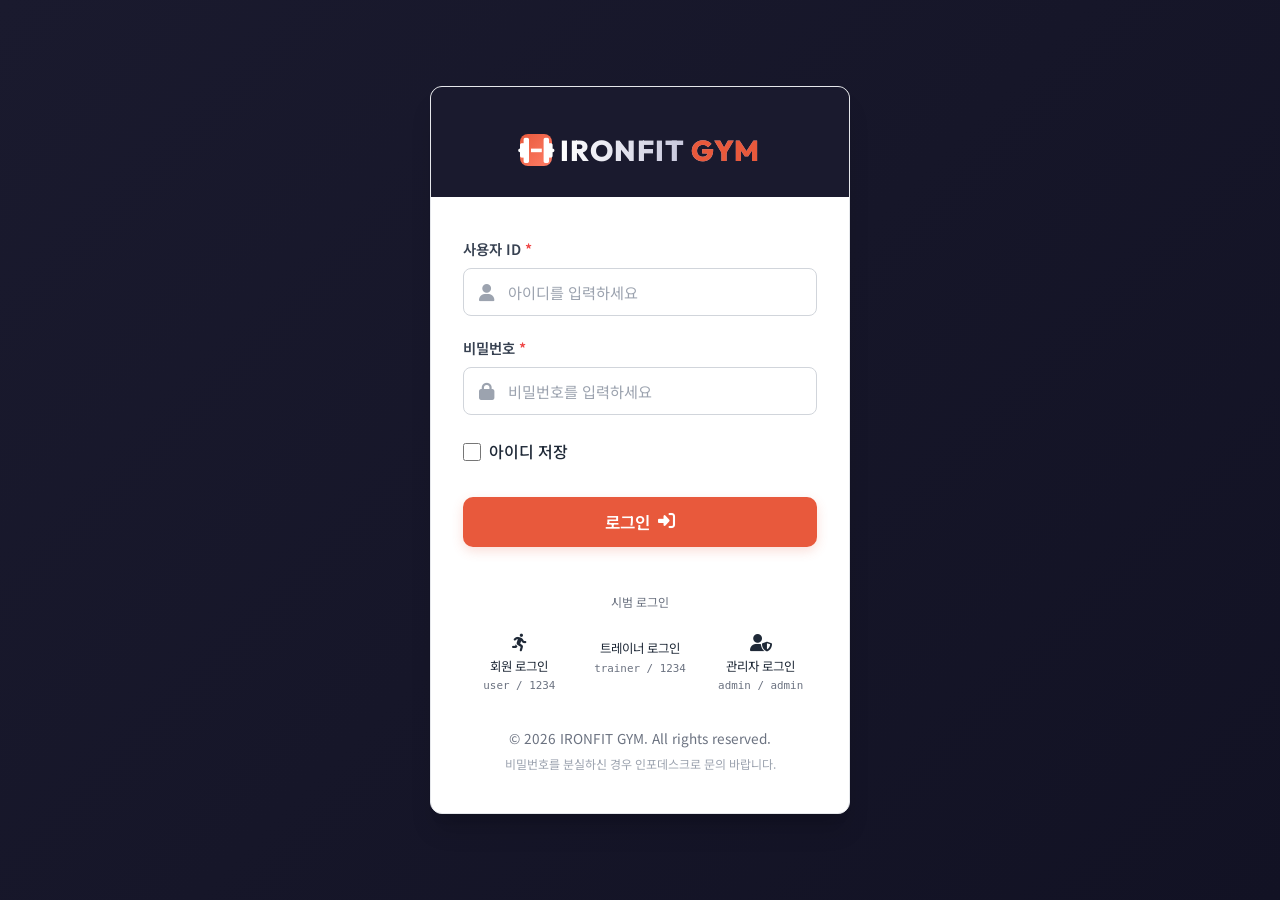
==== admin.html @ 005878aa "사이트 전반적 수정" ====
<!DOCTYPE html>
<html lang="ko">
<head>
  <meta charset="UTF-8">
  <meta name="viewport" content="width=device-width, initial-scale=1.0">
  <title>아이언핏 GYM - 시스템 관리자</title>
  <link rel="stylesheet" href="https://cdnjs.cloudflare.com/ajax/libs/font-awesome/6.4.0/css/all.min.css">
  <link rel="stylesheet" href="css/style.css">
  <style>
    /* ── 관리자 탭 ── */
    .admin-tab-bar {
      display: flex;
      gap: 0.25rem;
      border-bottom: 2px solid var(--border-color);
      margin-bottom: 1.5rem;
    }
    .admin-tab-btn {
      display: inline-flex;
      align-items: center;
      gap: 0.4rem;
      padding: 0.65rem 1.2rem;
      border: none;
      background: none;
      color: var(--color-text-muted);
      font-size: 0.88rem;
      font-weight: 600;
      cursor: pointer;
      border-bottom: 2px solid transparent;
      margin-bottom: -2px;
      transition: all var(--transition-fast);
      white-space: nowrap;
    }
    .admin-tab-btn:hover { color: var(--color-primary); }
    .admin-tab-btn.active {
      color: var(--color-primary);
      border-bottom-color: var(--color-primary);
    }
    .admin-tab-btn .tab-badge {
      background: var(--color-danger);
      color: #fff;
      border-radius: 99px;
      padding: 1px 6px;
      font-size: 0.68rem;
    }
    .admin-tab-panel { display: none; }
    .admin-tab-panel.active { display: block; }

    /* ── 섹션 카드 ── */
    .admin-section {
      background: var(--bg-card);
      border-radius: 16px;
      border: 1px solid var(--border-color);
      padding: 1.25rem 1.5rem;
      margin-bottom: 1.5rem;
    }
    .admin-section-title {
      font-size: 0.95rem;
      font-weight: 800;
      color: var(--color-text-primary);
      margin-bottom: 1rem;
      display: flex;
      align-items: center;
      gap: 0.5rem;
    }
    .admin-section-title i { color: var(--color-primary); }

    /* ── 통계 카드 행 ── */
    .stat-row {
      display: grid;
      grid-template-columns: repeat(4, 1fr);
      gap: 1rem;
      margin-bottom: 1.5rem;
    }
    .stat-card {
      background: var(--bg-card);
      border-radius: 14px;
      border: 1px solid var(--border-color);
      padding: 1rem 1.25rem;
      display: flex;
      align-items: center;
      gap: 1rem;
    }
    .stat-icon {
      width: 44px; height: 44px;
      border-radius: 12px;
      display: flex; align-items: center; justify-content: center;
      font-size: 1.2rem;
      flex-shrink: 0;
    }
    .stat-card .stat-val { font-size: 1.5rem; font-weight: 800; color: var(--color-text-primary); }
    .stat-card .stat-lbl { font-size: 0.75rem; color: var(--color-text-muted); }

    /* ── 테이블 ── */
    .admin-table-wrap { overflow-x: auto; }
    .admin-table {
      width: 100%;
      border-collapse: collapse;
      font-size: 0.84rem;
    }
    .admin-table th {
      padding: 0.6rem 0.75rem;
      text-align: left;
      color: var(--color-text-muted);
      font-weight: 700;
      font-size: 0.75rem;
      text-transform: uppercase;
      border-bottom: 1px solid var(--border-color);
      white-space: nowrap;
    }
    .admin-table td {
      padding: 0.7rem 0.75rem;
      border-bottom: 1px solid var(--border-color);
      color: var(--color-text-primary);
      vertical-align: middle;
    }
    .admin-table tr:last-child td { border-bottom: none; }
    .admin-table tr:hover td { background: var(--bg-secondary); }

    /* ── 만료 경고 배지 ── */
    .expiry-warn {
      display: inline-flex;
      align-items: center;
      gap: 3px;
      background: #FEF3C7;
      color: #92400E;
      border-radius: 6px;
      padding: 2px 6px;
      font-size: 0.7rem;
      font-weight: 700;
    }
    .expiry-danger {
      background: #FEE2E2;
      color: #991B1B;
    }

    /* ── 상태 뱃지 ── */
    .status-badge {
      display: inline-block;
      padding: 3px 8px;
      border-radius: 6px;
      font-size: 0.72rem;
      font-weight: 700;
    }
    .status-ok     { background: #ECFDF5; color: #065F46; }
    .status-warn   { background: #FEF3C7; color: #92400E; }
    .status-danger { background: #FEE2E2; color: #991B1B; }
    .status-pause  { background: #F1F5F9; color: #475569; }

    /* ── 폼 그리드 ── */
    .form-grid {
      display: grid;
      grid-template-columns: repeat(3, 1fr);
      gap: 0.85rem;
    }
    .form-group { display: flex; flex-direction: column; gap: 0.3rem; }
    .form-group label { font-size: 0.78rem; font-weight: 700; color: var(--color-text-muted); }
    .form-grid .form-group.full { grid-column: 1 / -1; }

    /* ── 기구 필터 ── */
    .equip-filter-bar {
      display: flex;
      gap: 0.5rem;
      margin-bottom: 1rem;
      flex-wrap: wrap;
    }
    .filter-chip {
      padding: 0.35rem 0.85rem;
      border-radius: 99px;
      border: 1.5px solid var(--border-color);
      background: var(--bg-card);
      color: var(--color-text-muted);
      font-size: 0.78rem;
      font-weight: 600;
      cursor: pointer;
      transition: all var(--transition-fast);
    }
    .filter-chip:hover { border-color: var(--color-primary); color: var(--color-primary); }
    .filter-chip.active {
      background: var(--color-primary);
      border-color: var(--color-primary);
      color: #fff;
    }

    /* ── 트레이너 카드 그리드 ── */
    .trainer-assign-grid {
      display: grid;
      grid-template-columns: repeat(4, 1fr);
      gap: 1rem;
      margin-bottom: 1.5rem;
    }
    .trainer-assign-card {
      background: var(--bg-secondary);
      border-radius: 14px;
      border: 1px solid var(--border-color);
      padding: 1rem;
      text-align: center;
    }
    .trainer-assign-card .ta-avatar {
      width: 48px; height: 48px;
      border-radius: 50%;
      background: var(--color-primary);
      color: #fff;
      font-size: 1.2rem;
      font-weight: 800;
      display: flex; align-items: center; justify-content: center;
      margin: 0 auto 0.5rem;
    }
    .trainer-assign-card .ta-name { font-size: 0.9rem; font-weight: 700; margin-bottom: 0.25rem; }
    .trainer-assign-card .ta-count { font-size: 0.75rem; color: var(--color-text-muted); }
    .trainer-assign-card .ta-count span { font-size: 1rem; font-weight: 800; color: var(--color-primary); }

    /* ── 수납 처리 버튼 ── */
    .btn-pay {
      padding: 0.3rem 0.75rem;
      border-radius: 6px;
      background: var(--color-primary);
      color: #fff;
      border: none;
      font-size: 0.75rem;
      font-weight: 700;
      cursor: pointer;
      transition: opacity 0.2s;
    }
    .btn-pay:hover { opacity: 0.85; }
    .btn-pay:disabled { background: var(--border-color); color: var(--color-text-muted); cursor: default; }

    /* ── 상태 변경 버튼 그룹 ── */
    .status-btn-group { display: flex; gap: 4px; }
    .status-btn {
      padding: 3px 8px;
      border-radius: 6px;
      border: 1.5px solid var(--border-color);
      background: none;
      font-size: 0.7rem;
      font-weight: 700;
      cursor: pointer;
      color: var(--color-text-muted);
      transition: all 0.15s;
    }
    .status-btn:hover { border-color: var(--color-primary); color: var(--color-primary); }
    .status-btn.active-ok     { background: #ECFDF5; color: #065F46; border-color: #6EE7B7; }
    .status-btn.active-warn   { background: #FEF3C7; color: #92400E; border-color: #FCD34D; }
    .status-btn.active-danger { background: #FEE2E2; color: #991B1B; border-color: #FCA5A5; }

    /* ── 미수금 하이라이트 행 ── */
    .admin-table tr.unpaid-row td { background: #1a0f0f; }

    /* ── 매핑 드롭다운 행 ── */
    .assign-select {
      padding: 0.3rem 0.6rem;
      border-radius: 6px;
      border: 1.5px solid var(--border-color);
      background: #FFFFFF;
      color: #1F2937;
      font-size: 0.8rem;
      min-width: 110px;
    }

    @media (max-width: 1024px) {
      .stat-row { grid-template-columns: repeat(2, 1fr); }
      .trainer-assign-grid { grid-template-columns: repeat(2, 1fr); }
      .form-grid { grid-template-columns: repeat(2, 1fr); }
    }
    @media (max-width: 600px) {
      .stat-row { grid-template-columns: 1fr 1fr; }
      .trainer-assign-grid { grid-template-columns: repeat(2, 1fr); }
      .form-grid { grid-template-columns: 1fr; }
      .admin-tab-btn { padding: 0.5rem 0.75rem; font-size: 0.78rem; }
    }
  </style>
</head>
<body>
<div class="app-container">

  <!-- ── 사이드바 ── -->
  <aside class="sidebar" id="appSidebar">
    <div class="sidebar-header">
      <div class="logo">
        <span class="logo-icon"><i class="fa-solid fa-dumbbell"></i></span>
        <span class="logo-text">IRONFIT <span class="logo-highlight">GYM</span></span>
      </div>
    </div>
    <div class="sidebar-body">
      <ul class="nav-list">
        <li class="nav-item"><a href="dashboard.html"><i class="fa-solid fa-chart-line"></i><span>대시보드</span></a></li>
        <li class="nav-item"><a href="workout.html"><i class="fa-solid fa-calendar-check"></i><span>운동 기록</span></a></li>
        <li class="nav-item"><a href="body.html"><i class="fa-solid fa-weight-scale"></i><span>신체 변화</span></a></li>
        <li class="nav-item"><a href="diet.html"><i class="fa-solid fa-utensils"></i><span>식단 기록</span></a></li>
        <li class="nav-item"><a href="equipment.html"><i class="fa-solid fa-circle-info"></i><span>기구 사용법</span></a></li>
        <li class="nav-item"><a href="pt.html"><i class="fa-solid fa-handshake"></i><span>PT 신청·일정</span></a></li>
        <li class="nav-item role-trainer" style="display:none;"><a href="trainer.html" style="border-left:3px solid var(--color-primary);"><i class="fa-solid fa-user-gear"></i><span>트레이너 관리</span></a></li>
        <li class="nav-item role-admin active" style="display:none;"><a href="admin.html" style="border-left:3px solid var(--color-primary);"><i class="fa-solid fa-screwdriver-wrench"></i><span>시스템 관리자</span></a></li>
      </ul>
    </div>
    <div class="sidebar-footer">
      <div class="user-profile">
        <div class="user-avatar" id="userAvatar">A</div>
        <div class="user-info">
          <div class="user-name" id="profileName">관리자</div>
          <div class="user-role" id="profileRole">관리자</div>
        </div>
        <button class="btn-logout" id="logoutBtn" title="로그아웃">
          <i class="fa-solid fa-right-from-bracket"></i>
        </button>
      </div>
    </div>
  </aside>
  <div class="sidebar-overlay" id="sidebarOverlay"></div>

  <!-- ── 메인 콘텐츠 ── -->
  <div class="main-content">
    <header class="main-header">
      <div class="header-title">
        <i class="fa-solid fa-bars hamburger-btn" id="menuToggle"></i>
        <span>시스템 관리자</span>
      </div>
      <div class="header-actions">
        <span class="badge badge-danger" id="alertBadge" style="display:none;"></span>
      </div>
    </header>

    <main class="page-body">

      <!-- 요약 통계 -->
      <div class="stat-row" id="adminStatRow"></div>

      <!-- 탭 바 -->
      <div class="admin-tab-bar">
        <button class="admin-tab-btn active" onclick="switchTab('members')">
          <i class="fa-solid fa-users"></i>회원 관리
          <span class="tab-badge" id="expiryBadge" style="display:none;"></span>
        </button>
        <button class="admin-tab-btn" onclick="switchTab('payments')">
          <i class="fa-solid fa-credit-card"></i>결제 관리
          <span class="tab-badge" id="unpaidBadge" style="display:none;"></span>
        </button>
        <button class="admin-tab-btn" onclick="switchTab('equipment')">
          <i class="fa-solid fa-dumbbell"></i>기구 관리
        </button>
        <button class="admin-tab-btn" onclick="switchTab('trainers')">
          <i class="fa-solid fa-person-chalkboard"></i>트레이너 매핑
        </button>
      </div>

      <!-- 탭 1: 회원 관리 -->
      <div class="admin-tab-panel active" id="tab-members">
        <!-- 신규 회원 추가 폼 -->
        <div class="admin-section">
          <div class="admin-section-title"><i class="fa-solid fa-user-plus"></i>신규 회원 등록</div>
          <div class="form-grid" id="addMemberForm">
            <div class="form-group">
              <label>이름 *</label>
              <input type="text" class="form-input" id="newName" placeholder="홍길동">
            </div>
            <div class="form-group">
              <label>성별</label>
              <select class="form-input" id="newGender">
                <option value="남">남</option>
                <option value="여">여</option>
              </select>
            </div>
            <div class="form-group">
              <label>나이</label>
              <input type="number" class="form-input" id="newAge" placeholder="25">
            </div>
            <div class="form-group">
              <label>등급</label>
              <select class="form-input" id="newGrade">
                <option value="일반회원">일반회원</option>
                <option value="PT회원">PT회원</option>
              </select>
            </div>
            <div class="form-group">
              <label>연락처</label>
              <input type="text" class="form-input" id="newPhone" placeholder="010-0000-0000">
            </div>
            <div class="form-group">
              <label>이용권 만료일</label>
              <input type="date" class="form-input" id="newExpiry">
            </div>
            <div class="form-group full" style="display:flex; justify-content:flex-end;">
              <button class="btn btn-primary" onclick="submitAddMember()">
                <i class="fa-solid fa-plus"></i> 등록
              </button>
            </div>
          </div>
        </div>

        <!-- 회원 목록 -->
        <div class="admin-section">
          <div class="admin-section-title"><i class="fa-solid fa-list"></i>전체 회원 목록</div>
          <div class="admin-table-wrap">
            <table class="admin-table" id="memberTable">
              <thead>
                <tr>
                  <th>ID</th><th>이름</th><th>성별</th><th>나이</th>
                  <th>등급</th><th>연락처</th><th>만료일</th><th>배정 트레이너</th><th>상태</th>
                </tr>
              </thead>
              <tbody id="memberTableBody"></tbody>
            </table>
          </div>
        </div>
      </div>

      <!-- 탭 2: 결제 관리 -->
      <div class="admin-tab-panel" id="tab-payments">
        <div class="admin-section">
          <div class="admin-section-title"><i class="fa-solid fa-triangle-exclamation"></i>미수금 회원</div>
          <div id="unpaidList"></div>
        </div>
        <div class="admin-section">
          <div class="admin-section-title"><i class="fa-solid fa-receipt"></i>전체 결제 내역</div>
          <div class="admin-table-wrap">
            <table class="admin-table" id="paymentTable">
              <thead>
                <tr>
                  <th>결제ID</th><th>회원명</th><th>상품</th><th>금액</th>
                  <th>결제일</th><th>만료일</th><th>상태</th><th>처리</th>
                </tr>
              </thead>
              <tbody id="paymentTableBody"></tbody>
            </table>
          </div>
        </div>
      </div>

      <!-- 탭 3: 기구 관리 -->
      <div class="admin-tab-panel" id="tab-equipment">
        <div class="admin-section">
          <div class="admin-section-title"><i class="fa-solid fa-filter"></i>기구 상태 관리</div>
          <div class="equip-filter-bar" id="equipFilterBar">
            <button class="filter-chip active" onclick="filterEquip('전체',this)">전체</button>
            <button class="filter-chip" onclick="filterEquip('정상',this)">정상</button>
            <button class="filter-chip" onclick="filterEquip('점검중',this)">점검중</button>
            <button class="filter-chip" onclick="filterEquip('고장',this)">고장</button>
          </div>
          <div class="admin-table-wrap">
            <table class="admin-table" id="equipTable">
              <thead>
                <tr>
                  <th>ID</th><th>카테고리</th><th>기구명</th><th>수량</th><th>현재 상태</th><th>상태 변경</th>
                </tr>
              </thead>
              <tbody id="equipTableBody"></tbody>
            </table>
          </div>
        </div>
      </div>

      <!-- 탭 4: 트레이너 매핑 -->
      <div class="admin-tab-panel" id="tab-trainers">
        <div class="admin-section">
          <div class="admin-section-title"><i class="fa-solid fa-person-chalkboard"></i>트레이너별 담당 현황</div>
          <div class="trainer-assign-grid" id="trainerAssignGrid"></div>
        </div>
        <div class="admin-section">
          <div class="admin-section-title"><i class="fa-solid fa-arrows-rotate"></i>회원-트레이너 재배정</div>
          <div class="admin-table-wrap">
            <table class="admin-table" id="assignTable">
              <thead>
                <tr><th>회원 ID</th><th>이름</th><th>등급</th><th>현재 트레이너</th><th>재배정</th><th>적용</th></tr>
              </thead>
              <tbody id="assignTableBody"></tbody>
            </table>
          </div>
        </div>
      </div>

    </main>
  </div>
</div>

<!-- 로딩 오버레이 -->
<div class="loading-overlay">
  <div class="spinner"></div>
  <div class="loading-text">데이터 불러오는 중...</div>
</div>

<script src="js/config.js"></script>
<script src="js/api.js"></script>
<script src="js/admin.js"></script>
</body>
</html>
---- css/style.css ----
@import url('https://fonts.googleapis.com/css2?family=Noto+Sans+KR:wght@300;400;500;700;900&family=Outfit:wght@300;400;500;600;700;800&display=swap');

/* ==========================================================================
   1. Design System & CSS Variables
   ========================================================================== */
:root {
  /* Color Palette */
  --bg-primary: #121224;        /* 아주 짙은 네이비, 전체 바탕 */
  --bg-secondary: #1A1A2E;      /* 다크 네이비, 사이드바/헤더용 */
  --bg-card: #FFFFFF;           /* 흰색 카드 UI */
  
  --color-primary: #E8593C;      /* 메인 포인트 오렌지/레드 */
  --color-primary-hover: #D0482B;
  --color-primary-light: #FDF0EE;
  
  --color-text-dark: #1F2937;    /* 주 텍스트 (카드 내부 등) */
  --color-text-muted: #6B7280;   /* 보조 텍스트 */
  --color-text-light: #FFFFFF;   /* 밝은 텍스트 (다크 배경용) */
  --color-text-light-muted: #A5A5C7;
  
  --border-color: #E5E7EB;       /* 기본 경계선 */
  --border-color-dark: rgba(255, 255, 255, 0.08);
  
  /* Status Colors */
  --color-success: #10B981;
  --color-warning: #F59E0B;
  --color-danger: #EF4444;
  --color-info: #3B82F6;
  
  /* Dimensions & Grid */
  --sidebar-width: 260px;
  --sidebar-collapsed-width: 70px;
  --header-height: 70px;
  
  /* Typography */
  --font-ko: 'Noto Sans KR', sans-serif;
  --font-en: 'Outfit', sans-serif;
  
  /* Shadows & Effects */
  --shadow-sm: 0 1px 2px 0 rgba(0, 0, 0, 0.05);
  --shadow-md: 0 4px 6px -1px rgba(0, 0, 0, 0.1), 0 2px 4px -1px rgba(0, 0, 0, 0.06);
  --shadow-lg: 0 10px 15px -3px rgba(0, 0, 0, 0.1), 0 4px 6px -2px rgba(0, 0, 0, 0.05);
  --shadow-premium: 0 20px 25px -5px rgba(0, 0, 0, 0.15), 0 10px 10px -5px rgba(0, 0, 0, 0.04);
  
  --transition-fast: 0.15s ease;
  --transition-normal: 0.25s ease;
}

/* ==========================================================================
   2. Reset & Global Styles
   ========================================================================== */
*, *::before, *::after {
  box-sizing: border-box;
  margin: 0;
  padding: 0;
}

html {
  font-size: 16px;
  scroll-behavior: smooth;
}

body {
  font-family: var(--font-ko);
  background-color: var(--bg-primary);
  color: var(--color-text-dark);
  line-height: 1.6;
  overflow-x: hidden;
}

a {
  color: inherit;
  text-decoration: none;
  transition: var(--transition-fast);
}

button, input, select, textarea {
  font-family: inherit;
  font-size: inherit;
  color: inherit;
  border: none;
  background: none;
}

button {
  cursor: pointer;
}

img {
  max-width: 100%;
  height: auto;
  display: block;
}

/* ==========================================================================
   3. Main Layout Structure
   ========================================================================== */
.app-container {
  display: flex;
  min-height: 100vh;
}

/* Sidebar Styling */
.sidebar {
  width: var(--sidebar-width);
  background-color: var(--bg-secondary);
  color: var(--color-text-light);
  display: flex;
  flex-direction: column;
  position: fixed;
  top: 0;
  bottom: 0;
  left: 0;
  z-index: 100;
  transition: width var(--transition-normal);
  border-right: 1px solid var(--border-color-dark);
  box-shadow: 4px 0 20px rgba(0, 0, 0, 0.3);
}

.sidebar-header {
  height: var(--header-height);
  display: flex;
  align-items: center;
  padding: 0 1.5rem;
  border-bottom: 1px solid var(--border-color-dark);
}

.logo {
  display: flex;
  align-items: center;
  gap: 0.5rem;
  font-family: var(--font-en);
  font-size: 1.25rem;
  font-weight: 800;
  letter-spacing: 1px;
}

.logo-icon {
  width: 32px;
  height: 32px;
  background: linear-gradient(135deg, var(--color-primary), #FF7E67);
  border-radius: 8px;
  display: flex;
  align-items: center;
  justify-content: center;
  font-weight: 900;
  color: #FFF;
}

.logo-text {
  background: linear-gradient(to right, #FFF, var(--color-text-light-muted));
  -webkit-background-clip: text;
  -webkit-text-fill-color: transparent;
}

.logo-highlight {
  color: var(--color-primary);
  -webkit-text-fill-color: var(--color-primary);
}

.sidebar-body {
  flex: 1;
  overflow-y: auto;
  padding: 1.5rem 0.75rem;
}

/* Nav Menu */
.nav-list {
  list-style: none;
  display: flex;
  flex-direction: column;
  gap: 0.35rem;
}

.nav-item a {
  display: flex;
  align-items: center;
  gap: 1rem;
  padding: 0.85rem 1rem;
  border-radius: 8px;
  color: var(--color-text-light-muted);
  font-weight: 500;
  transition: all var(--transition-normal);
}

.nav-item a:hover {
  background-color: rgba(255, 255, 255, 0.05);
  color: var(--color-text-light);
}

.nav-item.active a {
  background-color: var(--color-primary);
  color: var(--color-text-light);
  box-shadow: 0 4px 15px rgba(232, 89, 60, 0.4);
}

.nav-item i {
  font-size: 1.2rem;
  width: 24px;
  text-align: center;
  transition: var(--transition-fast);
}

.nav-item.active i {
  transform: scale(1.1);
}

.sidebar-footer {
  padding: 1rem 0.75rem;
  border-top: 1px solid var(--border-color-dark);
}

/* User Profile in Sidebar */
.user-profile {
  display: flex;
  align-items: center;
  gap: 0.75rem;
  padding: 0.75rem 1rem;
  border-radius: 8px;
  background-color: rgba(255, 255, 255, 0.03);
}

.user-avatar {
  width: 40px;
  height: 40px;
  border-radius: 50%;
  background-color: var(--color-primary-light);
  color: var(--color-primary);
  display: flex;
  align-items: center;
  justify-content: center;
  font-weight: 700;
  font-family: var(--font-en);
}

.user-info {
  flex: 1;
  min-width: 0;
}

.user-name {
  font-size: 0.9rem;
  font-weight: 600;
  white-space: nowrap;
  overflow: hidden;
  text-overflow: ellipsis;
}

.user-role {
  font-size: 0.75rem;
  color: var(--color-text-light-muted);
}

.btn-logout {
  color: var(--color-text-light-muted);
  width: 32px;
  height: 32px;
  display: flex;
  align-items: center;
  justify-content: center;
  border-radius: 6px;
  transition: var(--transition-fast);
}

.btn-logout:hover {
  background-color: rgba(239, 68, 68, 0.15);
  color: var(--color-danger);
}

/* Main Content Area */
.main-content {
  flex: 1;
  margin-left: var(--sidebar-width);
  min-height: 100vh;
  display: flex;
  flex-direction: column;
  transition: margin-left var(--transition-normal);
}

/* Top Header */
.main-header {
  height: var(--header-height);
  background-color: var(--bg-secondary);
  display: flex;
  align-items: center;
  justify-content: space-between;
  padding: 0 2rem;
  position: sticky;
  top: 0;
  z-index: 99;
  border-bottom: 1px solid var(--border-color-dark);
}

.header-title {
  color: var(--color-text-light);
  font-size: 1.25rem;
  font-weight: 700;
  display: flex;
  align-items: center;
  gap: 0.5rem;
}

.header-actions {
  display: flex;
  align-items: center;
  gap: 1rem;
}

.hamburger-btn {
  display: none;
  font-size: 1.5rem;
  color: var(--color-text-light);
  cursor: pointer;
}

.page-body {
  flex: 1;
  padding: 2rem;
  max-width: 1400px;
  width: 100%;
  margin: 0 auto;
}

/* ==========================================================================
   4. UI Cards (흰색 카드 기반)
   ========================================================================== */
.card {
  background-color: var(--bg-card);
  border-radius: 12px;
  box-shadow: var(--shadow-md);
  border: 1px solid var(--border-color);
  overflow: hidden;
  transition: transform var(--transition-normal), box-shadow var(--transition-normal);
  display: flex;
  flex-direction: column;
  color: var(--color-text-dark);
}

.card:hover {
  transform: translateY(-4px);
  box-shadow: var(--shadow-premium);
}

.card-header {
  padding: 1.25rem 1.5rem;
  border-bottom: 1px solid var(--border-color);
  background-color: #FAFBFD;
  display: flex;
  align-items: center;
  justify-content: space-between;
}

.card-title {
  font-size: 1.1rem;
  font-weight: 700;
  color: var(--bg-primary);
  display: flex;
  align-items: center;
  gap: 0.5rem;
}

.card-body {
  padding: 1.5rem;
  flex: 1;
}

.card-footer {
  padding: 1rem 1.5rem;
  border-top: 1px solid var(--border-color);
  background-color: #FAFBFD;
  display: flex;
  align-items: center;
  justify-content: flex-end;
  gap: 0.5rem;
}

/* Grid Layouts */
.grid-2 {
  display: grid;
  grid-template-columns: repeat(2, 1fr);
  gap: 1.5rem;
}

.grid-3 {
  display: grid;
  grid-template-columns: repeat(3, 1fr);
  gap: 1.5rem;
}

.grid-4 {
  display: grid;
  grid-template-columns: repeat(4, 1fr);
  gap: 1.5rem;
}

/* ==========================================================================
   5. Buttons & Badges
   ========================================================================== */
.btn {
  display: inline-flex;
  align-items: center;
  justify-content: center;
  gap: 0.5rem;
  padding: 0.625rem 1.25rem;
  font-size: 0.95rem;
  font-weight: 600;
  border-radius: 8px;
  transition: all var(--transition-fast);
  text-align: center;
  white-space: nowrap;
}

.btn:active {
  transform: scale(0.97);
}

.btn-primary {
  background-color: var(--color-primary);
  color: #FFF;
  box-shadow: 0 4px 12px rgba(232, 89, 60, 0.2);
}

.btn-primary:hover {
  background-color: var(--color-primary-hover);
  box-shadow: 0 6px 16px rgba(232, 89, 60, 0.35);
}

.btn-secondary {
  background-color: #F3F4F6;
  color: #374151;
  border: 1px solid #E5E7EB;
}

.btn-secondary:hover {
  background-color: #E5E7EB;
}

.btn-danger {
  background-color: var(--color-danger);
  color: #FFF;
  box-shadow: 0 4px 12px rgba(239, 68, 68, 0.2);
}

.btn-danger:hover {
  background-color: #DC2626;
}

.btn-outline {
  background-color: transparent;
  color: var(--color-primary);
  border: 1px solid var(--color-primary);
}

.btn-outline:hover {
  background-color: var(--color-primary-light);
}

.btn-sm {
  padding: 0.4rem 0.8rem;
  font-size: 0.8rem;
  border-radius: 6px;
}

.btn-lg {
  padding: 0.8rem 1.8rem;
  font-size: 1.05rem;
  border-radius: 10px;
}

/* Badges */
.badge {
  display: inline-flex;
  align-items: center;
  padding: 0.25rem 0.6rem;
  font-size: 0.75rem;
  font-weight: 700;
  border-radius: 50px;
  line-height: 1;
}

.badge-primary {
  background-color: var(--color-primary-light);
  color: var(--color-primary);
}

.badge-success {
  background-color: #E6F4EA;
  color: var(--color-success);
}

.badge-warning {
  background-color: #FFF8E6;
  color: var(--color-warning);
}

.badge-danger {
  background-color: #FCE8E6;
  color: var(--color-danger);
}

.badge-info {
  background-color: #E8F0FE;
  color: var(--color-info);
}

/* ==========================================================================
   6. Forms & Inputs
   ========================================================================== */
.form-group {
  margin-bottom: 1.25rem;
}

.form-label {
  display: block;
  font-size: 0.9rem;
  font-weight: 600;
  margin-bottom: 0.5rem;
  color: #374151;
}

.form-label.required::after {
  content: " *";
  color: var(--color-danger);
}

.form-input, .form-select, .form-textarea {
  width: 100%;
  padding: 0.75rem 1rem;
  font-size: 0.95rem;
  background-color: #FFFFFF;
  border: 1.5px solid #D1D5DB;
  border-radius: 8px;
  transition: all var(--transition-fast);
  color: var(--color-text-dark);
}

.form-input::placeholder {
  color: #9CA3AF;
}

.form-input:focus, .form-select:focus, .form-textarea:focus {
  outline: none;
  border-color: var(--color-primary);
  box-shadow: 0 0 0 4px rgba(232, 89, 60, 0.15);
}

.form-textarea {
  resize: vertical;
  min-height: 100px;
}

.form-checkbox {
  display: flex;
  align-items: center;
  gap: 0.5rem;
  cursor: pointer;
  font-weight: 500;
}

.form-checkbox input[type="checkbox"] {
  width: 18px;
  height: 18px;
  accent-color: var(--color-primary);
  cursor: pointer;
}

/* ==========================================================================
   7. Tables
   ========================================================================== */
.table-container {
  width: 100%;
  overflow-x: auto;
  border: 1px solid var(--border-color);
  border-radius: 8px;
}

.table {
  width: 100%;
  border-collapse: collapse;
  text-align: left;
  font-size: 0.95rem;
}

.table th {
  background-color: #FAFBFD;
  color: var(--bg-primary);
  font-weight: 700;
  padding: 1rem 1.25rem;
  border-bottom: 1px solid var(--border-color);
}

.table td {
  padding: 1rem 1.25rem;
  border-bottom: 1px solid var(--border-color);
  color: #374151;
  transition: background-color var(--transition-fast);
}

.table tr:last-child td {
  border-bottom: none;
}

.table tr:hover td {
  background-color: #F9FAFB;
}

/* ==========================================================================
   8. Specific Login Page Styles (index.html)
   ========================================================================== */
.login-page {
  display: flex;
  align-items: center;
  justify-content: center;
  min-height: 100vh;
  background: linear-gradient(135deg, var(--bg-secondary), var(--bg-primary));
  padding: 1rem;
}

.login-card {
  width: 100%;
  max-width: 420px;
  box-shadow: var(--shadow-premium);
  animation: slideUp var(--transition-normal) ease-out;
}

.login-logo {
  display: flex;
  justify-content: center;
  align-items: center;
  padding: 2.5rem 1.5rem 1.5rem;
  background-color: var(--bg-secondary);
}

.login-logo .logo {
  font-size: 1.8rem;
}

.login-body {
  padding: 2.5rem 2rem;
}

.error-message {
  display: none;
  background-color: #FDF2F2;
  color: var(--color-danger);
  padding: 0.75rem 1rem;
  border-radius: 6px;
  font-size: 0.85rem;
  margin-bottom: 1.25rem;
  border: 1px solid #FBD5D5;
  align-items: center;
  gap: 0.5rem;
}

@keyframes slideUp {
  from {
    opacity: 0;
    transform: translateY(20px);
  }
  to {
    opacity: 1;
    transform: translateY(0);
  }
}

/* ==========================================================================
   9. Miscellaneous & Utilities
   ========================================================================== */
.text-center { text-align: center !important; }
.text-right { text-align: right !important; }
.flex { display: flex !important; }
.flex-col { flex-direction: column !important; }
.justify-between { justify-content: space-between !important; }
.align-center { align-items: center !important; }
.gap-1 { gap: 0.5rem !important; }
.gap-2 { gap: 1rem !important; }
.gap-3 { gap: 1.5rem !important; }
.w-full { width: 100% !important; }

/* Stat Widget Cards (Dashboard) */
.stat-card {
  padding: 1.5rem;
  display: flex;
  align-items: center;
  justify-content: space-between;
}

.stat-info {
  display: flex;
  flex-direction: column;
}

.stat-label {
  font-size: 0.85rem;
  color: var(--color-text-muted);
  font-weight: 600;
}

.stat-value {
  font-size: 1.75rem;
  font-weight: 800;
  color: var(--bg-primary);
  font-family: var(--font-en);
  margin-top: 0.25rem;
  line-height: 1.1;
}

.stat-icon-wrapper {
  width: 48px;
  height: 48px;
  border-radius: 12px;
  display: flex;
  align-items: center;
  justify-content: center;
  font-size: 1.4rem;
  background-color: var(--color-primary-light);
  color: var(--color-primary);
}

/* Loading overlay */
.loading-overlay {
  position: fixed;
  top: 0;
  left: 0;
  width: 100%;
  height: 100%;
  background-color: rgba(18, 18, 36, 0.7);
  z-index: 9999;
  display: none;
  align-items: center;
  justify-content: center;
  flex-direction: column;
  gap: 1rem;
  backdrop-filter: blur(4px);
}

.spinner {
  width: 50px;
  height: 50px;
  border: 4px solid rgba(255, 255, 255, 0.1);
  border-left-color: var(--color-primary);
  border-radius: 50%;
  animation: spin 1s linear infinite;
}

.loading-text {
  color: #FFF;
  font-weight: 600;
  font-size: 1.1rem;
}

@keyframes spin {
  to { transform: rotate(360deg); }
}

/* ==========================================================================
   10. Responsive Design
   ========================================================================== */

/* 태블릿 (1024px 이하) */
@media (max-width: 1024px) {
  :root {
    --sidebar-width: 220px;
  }
  
  .grid-4 {
    grid-template-columns: repeat(2, 1fr);
  }
  
  .grid-3 {
    grid-template-columns: repeat(2, 1fr);
  }
}

/* 모바일 (768px 이하) */
@media (max-width: 768px) {
  :root {
    --sidebar-width: 260px;
  }

  .app-container {
    flex-direction: column;
  }

  /* Sidebar as slide-over menu in Mobile */
  .sidebar {
    transform: translateX(-100%);
    box-shadow: none;
    transition: transform var(--transition-normal);
  }

  .sidebar.open {
    transform: translateX(0);
    box-shadow: 4px 0 20px rgba(0, 0, 0, 0.5);
  }

  .sidebar-overlay {
    display: none;
    position: fixed;
    top: 0;
    left: 0;
    width: 100vw;
    height: 100vh;
    background-color: rgba(0, 0, 0, 0.5);
    backdrop-filter: blur(2px);
    z-index: 98;
  }

  .sidebar-overlay.show {
    display: block;
  }

  /* Main Content adjusts for full width */
  .main-content {
    margin-left: 0;
  }

  .main-header {
    padding: 0 1.25rem;
  }

  .hamburger-btn {
    display: block;
  }

  .page-body {
    padding: 1.25rem;
  }

  .grid-2, .grid-3, .grid-4 {
    grid-template-columns: 1fr;
  }
  
  .stat-card {
    padding: 1.25rem;
  }
}
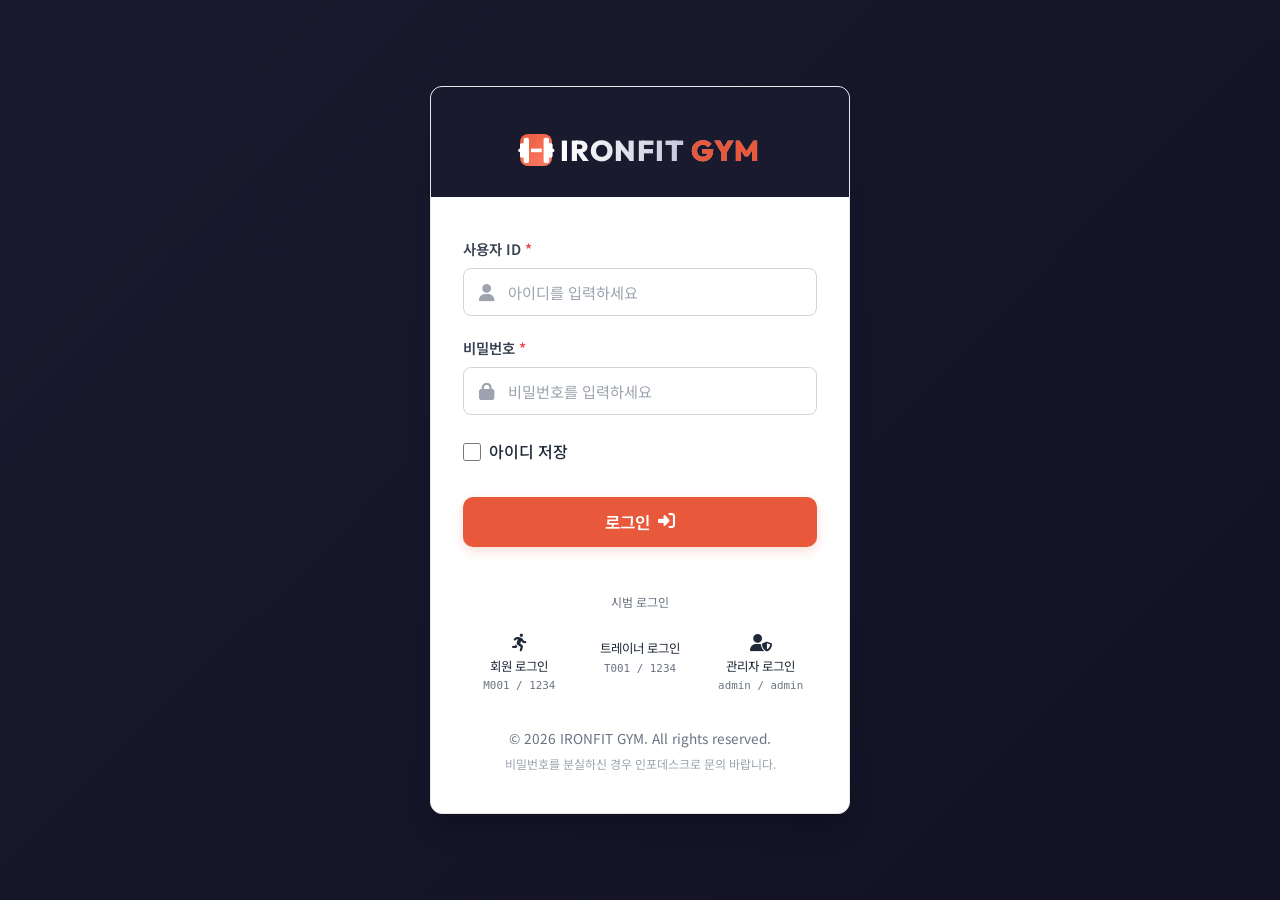
==== commit ea192bd1: "피티" ====
--- a/admin.html
+++ b/admin.html
@@ -255,6 +255,40 @@
       font-size: 0.8rem;
       min-width: 110px;
     }
+
+    /* ── PT 신청 대기 알람 카드 ── */
+    .pt-alarm-card .admin-section-title { display: flex; align-items: center; gap: 0.5rem; margin-bottom: 1rem; }
+    .pt-alarm-badge {
+      background: var(--color-danger);
+      color: #fff;
+      border-radius: 99px;
+      padding: 2px 9px;
+      font-size: 0.75rem;
+      font-weight: 800;
+    }
+    .pt-request-item {
+      background: var(--bg-secondary);
+      border: 1.5px solid var(--border-color);
+      border-radius: 12px;
+      padding: 0.85rem 1rem;
+      min-width: 240px;
+      transition: opacity 0.2s;
+    }
+    .pt-request-item .pt-req-name { font-size: 0.95rem; font-weight: 800; margin-bottom: 0.35rem; }
+    .pt-request-item .pt-req-meta { font-size: 0.78rem; color: var(--color-text-muted); line-height: 1.6; }
+    .pt-request-actions { margin-top: 0.65rem; display: flex; justify-content: flex-end; gap: 0.5rem; }
+    .btn-approve, .btn-reject {
+      padding: 0.3rem 0.9rem;
+      border-radius: 6px;
+      border: none;
+      font-size: 0.75rem;
+      font-weight: 700;
+      cursor: pointer;
+      transition: opacity 0.2s;
+    }
+    .btn-approve { background: var(--color-primary); color: #fff; }
+    .btn-reject  { background: var(--color-danger);  color: #fff; }
+    .btn-approve:hover, .btn-reject:hover { opacity: 0.85; }
 
     @media (max-width: 1024px) {
       .stat-row { grid-template-columns: repeat(2, 1fr); }
@@ -321,6 +355,15 @@
 
     <main class="page-body">
 
+      <!-- PT 신청 대기 알람 카드 -->
+      <div class="admin-section pt-alarm-card" id="ptAlarmCard">
+        <div class="admin-section-title">
+          <i class="fa-solid fa-bell"></i>PT 신청 대기 중
+          <span class="pt-alarm-badge" id="ptAlarmBadge" style="display:none;">0</span>
+        </div>
+        <div id="ptRequestList"></div>
+      </div>
+
       <!-- 요약 통계 -->
       <div class="stat-row" id="adminStatRow"></div>
 
